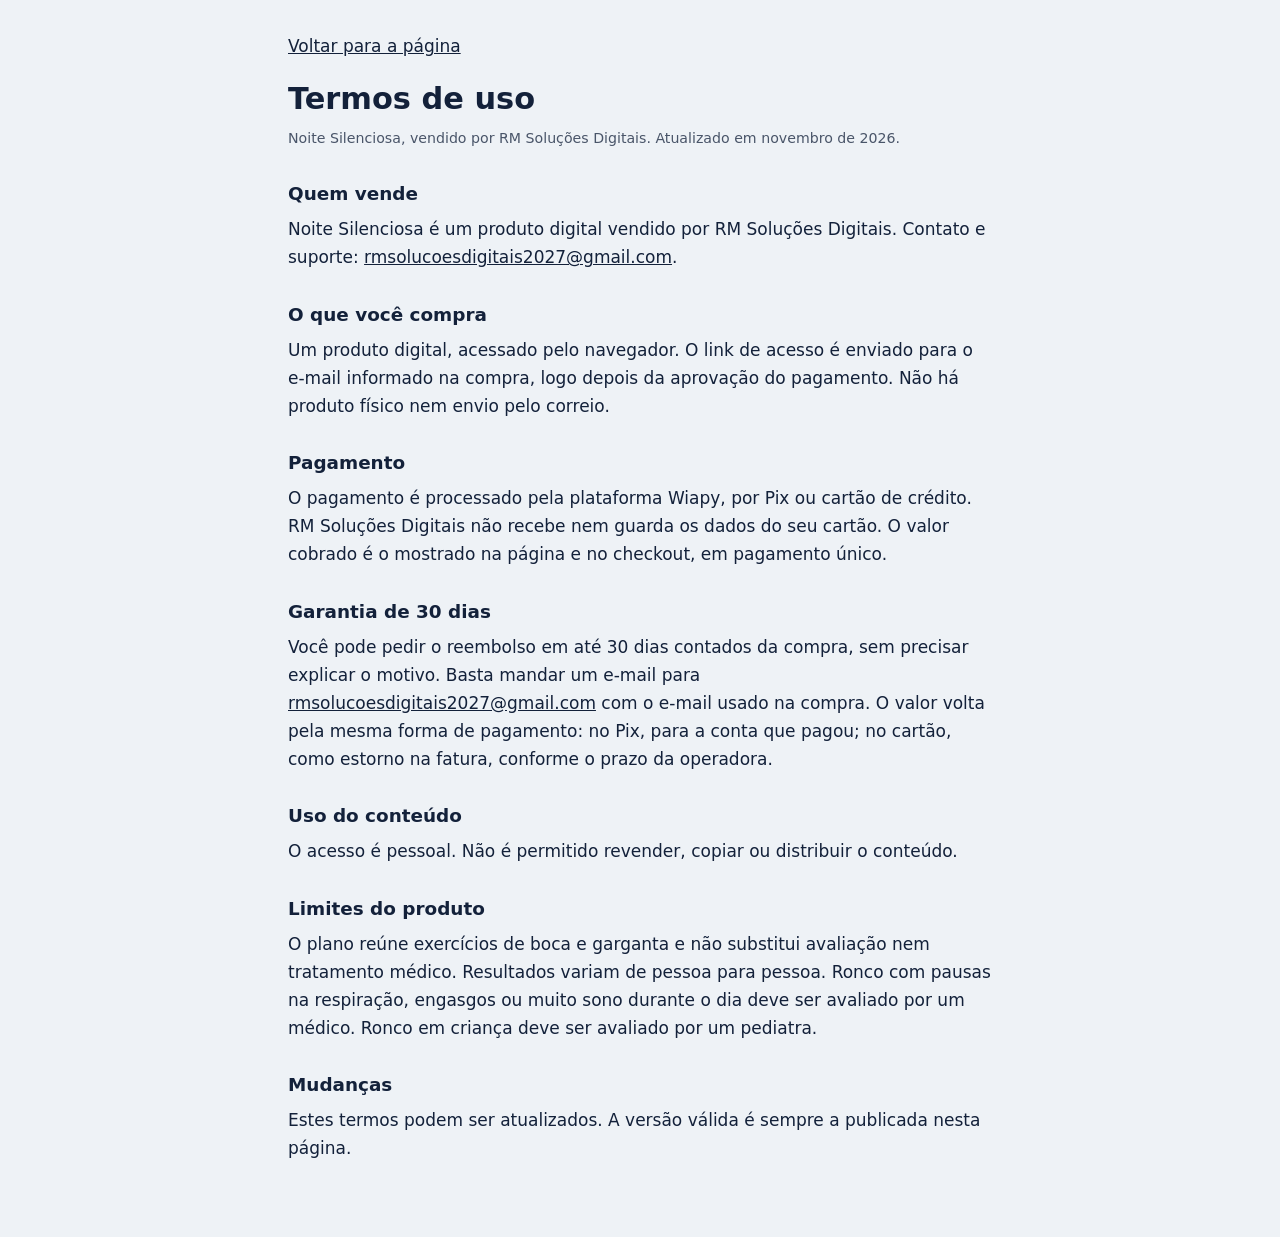
==== termos/index.html @ f00cec41 "Página de vendas completa do Noite Silenciosa Co-Authored-By: Claude Opus 5.5 <noreply@anthropic.com" ====
<!doctype html><html lang="pt-BR"><head><meta charset="utf-8"><meta name="viewport" content="width=device-width, initial-scale=1"><meta name="robots" content="noindex"><title>Termos de uso | Noite Silenciosa</title><style>body{margin:0;background:#eef2f6;color:#13213a;font:17px/1.65 system-ui,-apple-system,"Segoe UI",Roboto,sans-serif}main{max-width:44rem;margin:0 auto;padding:32px 20px 64px}h1{font-size:1.9rem;line-height:1.15;margin:0 0 6px}h2{font-size:1.15rem;margin:28px 0 6px}p,li{margin:0 0 10px}a{color:inherit}.volta{display:inline-block;margin-bottom:22px}small{opacity:.75}</style></head>
<body><main><a class="volta" href="../">Voltar para a página</a><h1>Termos de uso</h1><p><small>Noite Silenciosa, vendido por RM Soluções Digitais. Atualizado em novembro de 2026.</small></p>
<h2>Quem vende</h2><p>Noite Silenciosa é um produto digital vendido por RM Soluções Digitais. Contato e suporte: <a href="mailto:rmsolucoesdigitais2027@gmail.com">rmsolucoesdigitais2027@gmail.com</a>.</p>
<h2>O que você compra</h2><p>Um produto digital, acessado pelo navegador. O link de acesso é enviado para o e-mail informado na compra, logo depois da aprovação do pagamento. Não há produto físico nem envio pelo correio.</p>
<h2>Pagamento</h2><p>O pagamento é processado pela plataforma Wiapy, por Pix ou cartão de crédito. RM Soluções Digitais não recebe nem guarda os dados do seu cartão. O valor cobrado é o mostrado na página e no checkout, em pagamento único.</p>
<h2>Garantia de 30 dias</h2><p>Você pode pedir o reembolso em até 30 dias contados da compra, sem precisar explicar o motivo. Basta mandar um e-mail para <a href="mailto:rmsolucoesdigitais2027@gmail.com">rmsolucoesdigitais2027@gmail.com</a> com o e-mail usado na compra. O valor volta pela mesma forma de pagamento: no Pix, para a conta que pagou; no cartão, como estorno na fatura, conforme o prazo da operadora.</p>
<h2>Uso do conteúdo</h2><p>O acesso é pessoal. Não é permitido revender, copiar ou distribuir o conteúdo.</p>
<h2>Limites do produto</h2><p>O plano reúne exercícios de boca e garganta e não substitui avaliação nem tratamento médico. Resultados variam de pessoa para pessoa. Ronco com pausas na respiração, engasgos ou muito sono durante o dia deve ser avaliado por um médico. Ronco em criança deve ser avaliado por um pediatra.</p>
<h2>Mudanças</h2><p>Estes termos podem ser atualizados. A versão válida é sempre a publicada nesta página.</p></main></body></html>
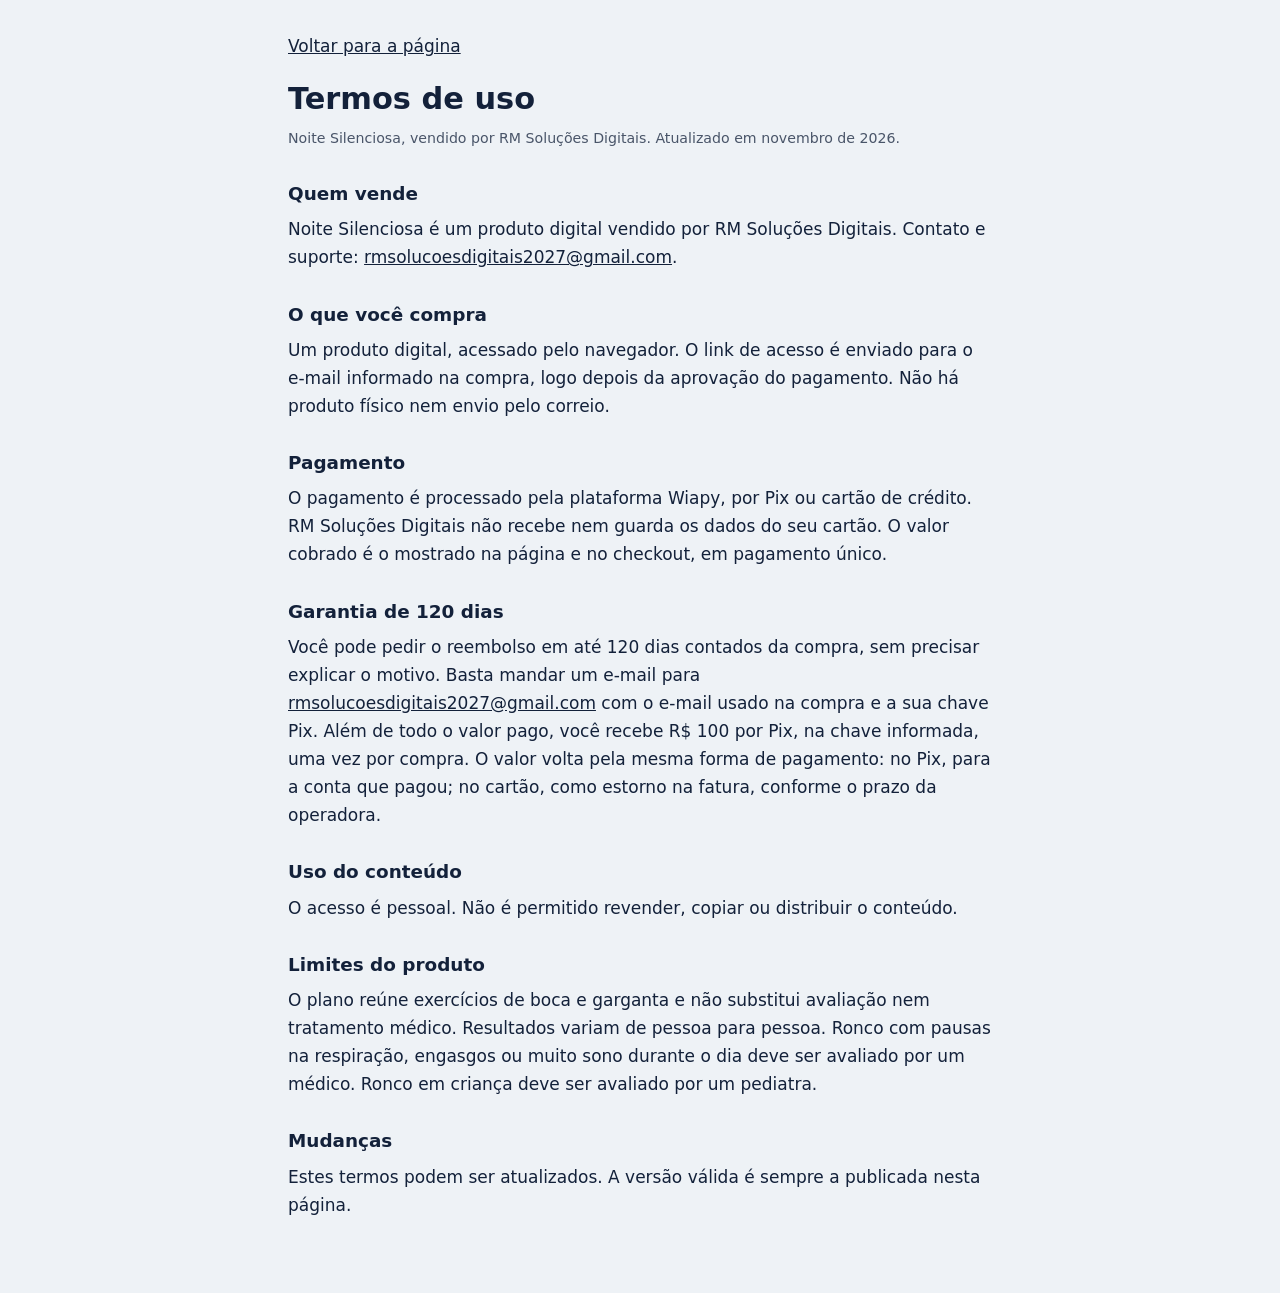
==== commit f073f8a5: "Página de vendas: anotações do caderno (Aplicativo Noite Silenciosa, novo título, garantia de 120 di" ====
--- a/termos/index.html
+++ b/termos/index.html
@@ -3,7 +3,7 @@
 <h2>Quem vende</h2><p>Noite Silenciosa é um produto digital vendido por RM Soluções Digitais. Contato e suporte: <a href="mailto:rmsolucoesdigitais2027@gmail.com">rmsolucoesdigitais2027@gmail.com</a>.</p>
 <h2>O que você compra</h2><p>Um produto digital, acessado pelo navegador. O link de acesso é enviado para o e-mail informado na compra, logo depois da aprovação do pagamento. Não há produto físico nem envio pelo correio.</p>
 <h2>Pagamento</h2><p>O pagamento é processado pela plataforma Wiapy, por Pix ou cartão de crédito. RM Soluções Digitais não recebe nem guarda os dados do seu cartão. O valor cobrado é o mostrado na página e no checkout, em pagamento único.</p>
-<h2>Garantia de 30 dias</h2><p>Você pode pedir o reembolso em até 30 dias contados da compra, sem precisar explicar o motivo. Basta mandar um e-mail para <a href="mailto:rmsolucoesdigitais2027@gmail.com">rmsolucoesdigitais2027@gmail.com</a> com o e-mail usado na compra. O valor volta pela mesma forma de pagamento: no Pix, para a conta que pagou; no cartão, como estorno na fatura, conforme o prazo da operadora.</p>
+<h2>Garantia de 120 dias</h2><p>Você pode pedir o reembolso em até 120 dias contados da compra, sem precisar explicar o motivo. Basta mandar um e-mail para <a href="mailto:rmsolucoesdigitais2027@gmail.com">rmsolucoesdigitais2027@gmail.com</a> com o e-mail usado na compra e a sua chave Pix. Além de todo o valor pago, você recebe R$ 100 por Pix, na chave informada, uma vez por compra. O valor volta pela mesma forma de pagamento: no Pix, para a conta que pagou; no cartão, como estorno na fatura, conforme o prazo da operadora.</p>
 <h2>Uso do conteúdo</h2><p>O acesso é pessoal. Não é permitido revender, copiar ou distribuir o conteúdo.</p>
 <h2>Limites do produto</h2><p>O plano reúne exercícios de boca e garganta e não substitui avaliação nem tratamento médico. Resultados variam de pessoa para pessoa. Ronco com pausas na respiração, engasgos ou muito sono durante o dia deve ser avaliado por um médico. Ronco em criança deve ser avaliado por um pediatra.</p>
 <h2>Mudanças</h2><p>Estes termos podem ser atualizados. A versão válida é sempre a publicada nesta página.</p></main></body></html>
